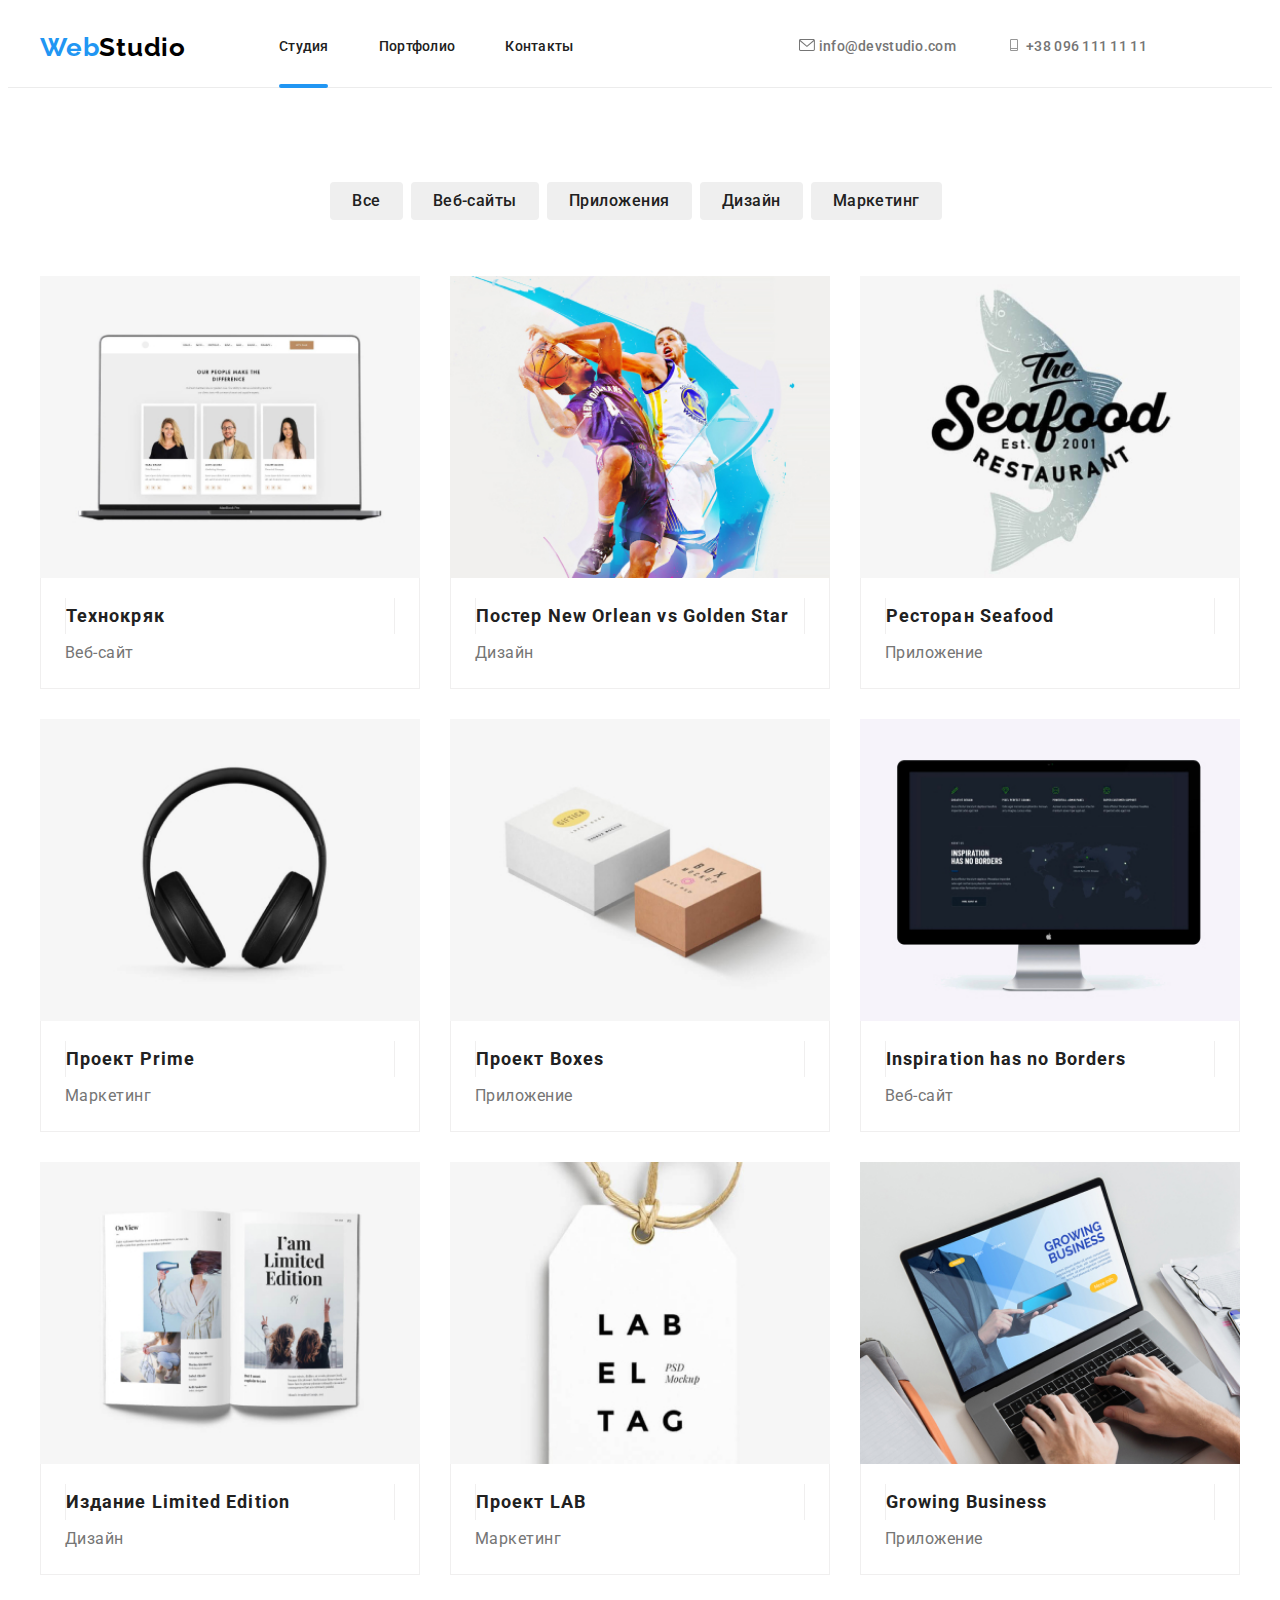
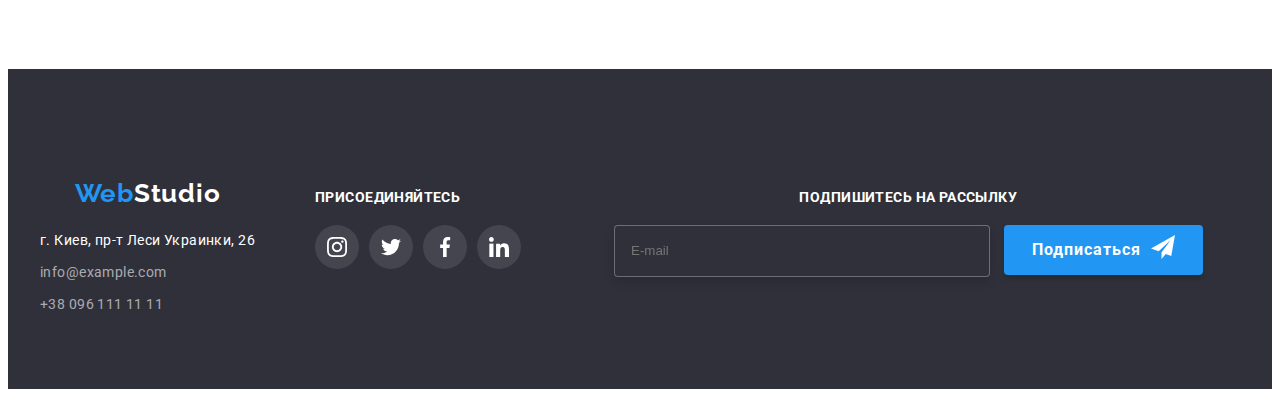
==== portfolio.html @ 2fb7924e "adaptive scss" ====
<!DOCTYPE html>
<html lang="ru">
  <head>
    <meta charset="UTF-8" />
    <meta http-equiv="X-UA-Compatible" content="IE=edge" />
    <meta name="viewport" content="width=device-width, initial-scale=1.0" />

    <link rel="preconnect" href="https://fonts.googleapis.com" />
    <link rel="preconnect" href="https://fonts.gstatic.com" crossorigin />
    <link
      href="https://fonts.googleapis.com/css2?family=Raleway:wght@700&family=Roboto:wght@100;300;400;500;700;900&display=swap"
      rel="stylesheet"
    />
    <link
      rel="stylesheet"
      href="https://cdnjs.cloudflare.com/ajax/libs/modern-normalize/1.1.0/modern-normalize.min.css"
      integrity="sha512-wpPYUAdjBVSE4KJnH1VR1HeZfpl1ub8YT/NKx4PuQ5NmX2tKuGu6U/JRp5y+Y8XG2tV+wKQpNHVUX03MfMFn9Q=="
      crossorigin="anonymous"
      referrerpolicy="no-referrer"
    />

    <link rel="stylesheet" href="./css/styles.css" />
    <link rel="stylesheet" href="./css/main.css" />
    <title class="portfolio-title">Portfolio</title>
  </head>
  <body>
    <header class="header">
      <div class="container">
        <a href="./index.html" class="logo-main"
          >Web<span class="logo-blue">Studio</span></a
        >
        <button type="button" class="mob__header-button">
          <svg class="" width="40" , height="40">
            <use href="./images/symbol-defs.svg#icon-menu_40px"></use>
          </svg>
        </button>
        <nav class="nav">
          <ul class="menu-list">
            <li class="menu-list__item list">
              <div class="menu-list__text-after">
                <a class="menu-list__text" href="./index.html">Студия</a>
              </div>
            </li>
            <li class="menu-list__item list">
              <a class="menu-list__text" href="./portfolio.html">Портфолио</a>
            </li>
            <li class="menu-list__item list">
              <a class="menu-list__text" href="">Контакты</a>
            </li>
          </ul>
        </nav>

        <div class="header__contacts">
          <a class="mail" href="emailto:info@devstudio.com">
            <svg class="icon" width="16" , height="12">
              <use href="./images/symbol-defs.svg#icon-envelope-hover"></use>
            </svg>
            info@devstudio.com</a
          >
          <a class="phone" href="tel:+380961111111">
            <svg class="icon" width="16" , height="12">
              <use href="./images/symbol-defs.svg#icon-tel"></use>
            </svg>
            +38 096 111 11 11</a
          >
        </div>
      </div>

      <!-- mobile-menu-section -->
      <div class="mob__menu is-hidden">
        <div class="container">
          <button type="button" class="mob__button">
            <svg class="mob__icon" width="18" , height="18">
              <use href="./images/symbol-defs.svg#icon-x"></use>
            </svg>
          </button>
          <ul class="mob__list">
            <li class="mob__list-item list">
              <a class="mob__list-text" href="./index.html">Студия</a>
            </li>
            <li class="mob__list-item list">
              <a class="mob__list-text" href="./portfolio.html">Портфолио</a>
            </li>
            <li class="mob__list-item list">
              <a class="mob__list-text" href="">Контакты</a>
            </li>
          </ul>
          <a class="mob__phone" href="tel:+380961111111">+38 096 111 11 11</a>
          <a class="mob__mail" href="emailto:info@devstudio.com">
            info@devstudio.com</a
          >
          <div class="mob-soc">
            <ul class="mob__soc--list list">
              <li class="mob__soc--item">
                <a class="mob__soc--link link" href=""> Instagram </a>
              </li>
              <li class="mob__soc--item">
                <a class="mob__soc--link" href=""> Twitter </a>
              </li>
              <li class="mob__soc--item">
                <a class="mob__soc--link" href=""> Facebook </a>
              </li>
              <li class="mob__soc--item">
                <a class="mob__soc--link" href=""> LinkedIn </a>
              </li>
            </ul>
          </div>
        </div>
      </div>
    </header>
    <main class="portfolio-main">
      <h1 class="portfolio-header">Портфолио</h1>
      <section class="portfolio-rubrication">
        <div class="container">
          <ul class="portfolio-rubrication-list">
            <li class="portfolio-rubrication-item list">
              <button type="button" class="portfolio-rubrication-button">
                Все
              </button>
            </li>
            <li class="portfolio-rubrication-item list">
              <button type="button" class="portfolio-rubrication-button">
                Веб-сайты
              </button>
            </li>
            <li class="portfolio-rubrication-item list">
              <button type="button" class="portfolio-rubrication-button">
                Приложения
              </button>
            </li>
            <li class="portfolio-rubrication-item list">
              <button type="button" class="portfolio-rubrication-button">
                Дизайн
              </button>
            </li>
            <li class="portfolio-rubrication-item list">
              <button
                type="button"
                class="portfolio-rubrication-button"
                href=""
              >
                Маркетинг
              </button>
            </li>
          </ul>
          <ul class="portfolio-projects-list">
            <li class="portfolio-projects-item list">
              <div class="portfolio-text-wrap">
                <picture>
                  <source
                    srcset="
                      ./images/notebook-dt.jpg  1x,
                      ./images/notebook-dt2.jpg 2x
                    "
                    media="(min-width:1200px)"
                  />
                  <source
                    srcset="
                      ./images/notebook-tab.jpg  1x,
                      ./images/notebook-tab2.jpg 2x
                    "
                    media="(min-width:768px)"
                  />
                  <source
                    srcset="
                      ./images/notebook-mob.jpg  1x,
                      ./images/notebook-mob2.jpg 2x
                    "
                    media="(min-width:480px)"
                  />
                  <img
                    class="team__img"
                    src="./images/notebook.jpg"
                    alt="ноутбук"
                  />
                </picture>
                <p class="project-top-text">
                  Ресурс предлагает комплексные предложения с разным уровнем
                  функционала и сервисов. Все это позволит посетителю получить
                  исчерпывающие сведения о компании или частном лице.
                </p>
              </div>
              <div class="portfolio-projetcs-block">
                <h2 class="portfolio-projects-name">Технокряк</h2>
                <p class="portfolio-projects-text">Веб-сайт</p>
              </div>
            </li>
            <li class="portfolio-projects-item list">
              <div class="portfolio-text-wrap">
                <picture>
                  <source
                    srcset="
                      ./images/basketball-dt.jpg  1x,
                      ./images/basketball-dt2.jpg 2x
                    "
                    media="(min-width:1200px)"
                  />
                  <source
                    srcset="
                      ./images/basketball-tab.jpg  1x,
                      ./images/basketball-tab2.jpg 2x
                    "
                    media="(min-width:768px)"
                  />
                  <source
                    srcset="
                      ./images/basketball-mob.jpg  1x,
                      ./images/basketball-mob2.jpg 2x
                    "
                    media="(min-width:480px)"
                  />
                  <img
                    class="team__img"
                    src="./images/basketball.jpg"
                    alt="баскетболл"
                  />
                </picture>
                <p class="project-top-text">
                  Ресурс предлагает комплексные предложения с разным уровнем
                  функционала и сервисов. Все это позволит посетителю получить
                  исчерпывающие сведения о компании или частном лице.
                </p>
              </div>
              <div class="portfolio-projetcs-block">
                <h2 class="portfolio-projects-name">
                  Постер New Orlean vs Golden Star
                </h2>
                <p class="portfolio-projects-text">Дизайн</p>
              </div>
            </li>

            <li class="portfolio-projects-item list">
              <div class="portfolio-text-wrap">
                <picture>
                  <source
                    srcset="
                      ./images/seafood-dt.jpg  1x,
                      ./images/seafood-dt2.jpg 2x
                    "
                    media="(min-width:1200px)"
                  />
                  <source
                    srcset="
                      ./images/seafood-tab.jpg  1x,
                      ./images/seafood-tab2.jpg 2x
                    "
                    media="(min-width:768px)"
                  />
                  <source
                    srcset="./images/seafood-mob.jpg 1x, ./seafood-mob2.jpg 2x"
                    media="(min-width:480px)"
                  />
                  <img
                    class="team__img"
                    src="./images/seafood.jpg"
                    alt="логотип"
                  />
                </picture>
                <p class="project-top-text">
                  Ресурс предлагает комплексные предложения с разным уровнем
                  функционала и сервисов. Все это позволит посетителю получить
                  исчерпывающие сведения о компании или частном лице.
                </p>
              </div>
              <div class="portfolio-projetcs-block">
                <h2 class="portfolio-projects-name">Ресторан Seafood</h2>
                <p class="portfolio-projects-text">Приложение</p>
              </div>
            </li>

            <li class="portfolio-projects-item list">
              <div class="portfolio-text-wrap">
                <picture>
                  <source
                    srcset="
                      ./images/headphones-dt.jpg  1x,
                      ./images/headphones-dt2.jpg 2x
                    "
                    media="(min-width:1200px)"
                  />
                  <source
                    srcset="
                      ./images/headphones-tab.jpg  1x,
                      ./images/headphones-tab2.jpg 2x
                    "
                    media="(min-width:768px)"
                  />
                  <source
                    srcset="
                      ./images/headphones-mob.jpg 1x,
                      ./headphones-mob2.jpg       2x
                    "
                    media="(min-width:480px)"
                  />
                  <img
                    class="team__img"
                    src="./images/headphones.jpg"
                    alt="наушники"
                  />
                </picture>
                <p class="project-top-text">
                  Ресурс предлагает комплексные предложения с разным уровнем
                  функционала и сервисов. Все это позволит посетителю получить
                  исчерпывающие сведения о компании или частном лице.
                </p>
              </div>
              <div class="portfolio-projetcs-block">
                <h2 class="portfolio-projects-name">Проект Prime</h2>
                <p class="portfolio-projects-text">Маркетинг</p>
              </div>
            </li>

            <li class="portfolio-projects-item list">
              <div class="portfolio-text-wrap">
                <picture>
                  <source
                    srcset="./images/boxes-dt.jpg 1x, ./images/boxes-dt2.jpg 2x"
                    media="(min-width:1200px)"
                  />
                  <source
                    srcset="
                      ./images/boxes-tab.jpg  1x,
                      ./images/boxes-tab2.jpg 2x
                    "
                    media="(min-width:768px)"
                  />
                  <source
                    srcset="./images/boxes-mob.jpg 1x, ./boxes-mob2.jpg 2x"
                    media="(min-width:480px)"
                  />
                  <img
                    class="team__img"
                    src="./images/boxes.jpg"
                    alt="коробки"
                  />
                </picture>
                <p class="project-top-text">
                  Ресурс предлагает комплексные предложения с разным уровнем
                  функционала и сервисов. Все это позволит посетителю получить
                  исчерпывающие сведения о компании или частном лице.
                </p>
              </div>
              <div class="portfolio-projetcs-block">
                <h2 class="portfolio-projects-name">Проект Boxes</h2>
                <p class="portfolio-projects-text">Приложение</p>
              </div>
            </li>

            <li class="portfolio-projects-item list">
              <div class="portfolio-text-wrap">
                <picture>
                  <source
                    srcset="./images/imac-dt.jpg 1x, ./images/imac-dt2.jpg 2x"
                    media="(min-width:1200px)"
                  />
                  <source
                    srcset="./images/imac-tab.jpg 1x, ./images/imac-tab2.jpg 2x"
                    media="(min-width:768px)"
                  />
                  <source
                    srcset="./images/imac-mob.jpg 1x, ./imac-mob2.jpg 2x"
                    media="(min-width:480px)"
                  />
                  <img
                    class="team__img"
                    src="./images/imac.jpg"
                    alt="компьютер"
                  />
                </picture>
                <p class="project-top-text">
                  Ресурс предлагает комплексные предложения с разным уровнем
                  функционала и сервисов. Все это позволит посетителю получить
                  исчерпывающие сведения о компании или частном лице.
                </p>
              </div>
              <div class="portfolio-projetcs-block">
                <h2 class="portfolio-projects-name">
                  Inspiration has no Borders
                </h2>
                <p class="portfolio-projects-text">Веб-сайт</p>
              </div>
            </li>

            <li class="portfolio-projects-item list">
              <div class="portfolio-text-wrap">
                <picture>
                  <source
                    srcset="
                      ./images/glossy-dt.jpg  1x,
                      ./images/glossy-dt2.jpg 2x
                    "
                    media="(min-width:1200px)"
                  />
                  <source
                    srcset="
                      ./images/glossy-tab.jpg  1x,
                      ./images/glossy-tab2.jpg 2x
                    "
                    media="(min-width:768px)"
                  />
                  <source
                    srcset="./images/glossy-mob.jpg 1x, ./glossy-mob2.jpg 2x"
                    media="(min-width:480px)"
                  />
                  <img
                    class="team__img"
                    src="./images/glossy.jpg"
                    alt="журнал"
                  />
                </picture>
                <p class="project-top-text">
                  Ресурс предлагает комплексные предложения с разным уровнем
                  функционала и сервисов. Все это позволит посетителю получить
                  исчерпывающие сведения о компании или частном лице.
                </p>
              </div>
              <div class="portfolio-projetcs-block">
                <h2 class="portfolio-projects-name">Издание Limited Edition</h2>
                <p class="portfolio-projects-text">Дизайн</p>
              </div>
            </li>

            <li class="portfolio-projects-item list">
              <div class="portfolio-text-wrap">
                <picture>
                  <source
                    srcset="./images/lbltg-dt.jpg 1x, ./images/lbltg-dt2.jpg 2x"
                    media="(min-width:1200px)"
                  />
                  <source
                    srcset="
                      ./images/lbltg-tab.jpg  1x,
                      ./images/lbltg-tab2.jpg 2x
                    "
                    media="(min-width:768px)"
                  />
                  <source
                    srcset="./images/lbltg-mob.jpg 1x, ./lbltg-mob2.jpg 2x"
                    media="(min-width:480px)"
                  />
                  <img class="team__img" src="./images/lbltg.jpg" alt="бирка" />
                </picture>
                <p class="project-top-text">
                  Ресурс предлагает комплексные предложения с разным уровнем
                  функционала и сервисов. Все это позволит посетителю получить
                  исчерпывающие сведения о компании или частном лице.
                </p>
              </div>
              <div class="portfolio-projetcs-block">
                <h2 class="portfolio-projects-name">Проект LAB</h2>
                <p class="portfolio-projects-text">Маркетинг</p>
              </div>
            </li>

            <li class="portfolio-projects-item list">
              <div class="portfolio-text-wrap">
                <picture>
                  <source
                    srcset="./images/hands-dt.jpg 1x, ./images/hands-dt2.jpg 2x"
                    media="(min-width:1200px)"
                  />
                  <source
                    srcset="
                      ./images/hands-tab.jpg  1x,
                      ./images/hands-tab2.jpg 2x
                    "
                    media="(min-width:768px)"
                  />
                  <source
                    srcset="./images/hands-mob.jpg 1x, ./hands-mob2.jpg 2x"
                    media="(min-width:480px)"
                  />
                  <img
                    class="team__img"
                    src="./images/hands.jpg"
                    alt="машинопись"
                  />
                </picture>
                <p class="project-top-text">
                  Ресурс предлагает комплексные предложения с разным уровнем
                  функционала и сервисов. Все это позволит посетителю получить
                  исчерпывающие сведения о компании или частном лице.
                </p>
              </div>
              <div class="portfolio-projetcs-block">
                <h2 class="portfolio-projects-name">Growing Business</h2>
                <p class="portfolio-projects-text">Приложение</p>
              </div>
            </li>
          </ul>
        </div>
      </section>
    </main>
    <footer class="footer">
      <div class="container">
        <div class="address__soc">
          <section class="left-side">
            <address class="adress">
              <a href="/index.html" class="logo-footer"
                >Web<span class="logo-white">Studio</span></a
              >
              <ul class="footer-list">
                <li class="footer-item list">
                  <a
                    class="footer-map"
                    href="https://bit.ly/3pXMvUd"
                    target="blank"
                    rel="noopener noreferrer"
                    >г. Киев, пр-т Леси Украинки, 26
                  </a>
                </li>
                <li class="footer-item list">
                  <a class="footer-item link" href="mailto:info@devstudio.com"
                    >info@example.com</a
                  >
                </li>
                <li class="footer-item list">
                  <a class="footer-item link" href="tel:+380961111111"
                    >+38 096 111 11 11</a
                  >
                </li>
              </ul>
            </address>
          </section>
          <section class="right-side">
            <h3 class="footer-header">присоединяйтесь</h3>
            <ul class="footer-soc-list">
              <li class="footer-soc-item list">
                <a class="footer-soc-link" href=""
                  ><svg class="footer-soc-icon" width="20" , height="20">
                    <use href="./images/symbol-defs.svg#icon-instagram-2"></use>
                  </svg>
                </a>
              </li>
              <li class="footer-soc-item list">
                <a class="footer-soc-link" href=""
                  ><svg class="footer-soc-icon" width="20" , height="20">
                    <use href="./images/symbol-defs.svg#icon-twitter"></use>
                  </svg>
                </a>
              </li>
              <li class="footer-soc-item list">
                <a class="footer-soc-link" href="">
                  <svg class="footer-soc-icon" width="20" , height="20">
                    <use href="./images/symbol-defs.svg#icon-facebook"></use>
                  </svg>
                </a>
              </li>
              <li class="footer-soc-item list">
                <a class="footer-soc-link" href=""
                  ><svg class="footer-soc-icon" width="20" , height="20">
                    <use href="./images/symbol-defs.svg#icon-linkedin-1"></use>
                  </svg>
                </a>
              </li>
            </ul>
          </section>
        </div>
        <section class="footer__form">
          <div class="footer-form-content">
            <h3 class="footer-send-header">Подпишитесь на рассылку</h3>

            <form class="form-block">
              <input
                type="email"
                name="user-email"
                class="footer-input"
                placeholder="E-mail"
              />
              <button type="submit" class="submit-mail">
                <span class="button-content"
                  >Подписаться<svg
                    class="icon-send-footer"
                    width="24"
                    ,
                    height="24"
                  >
                    <use href="./images/symbol-defs.svg#icon-icon-send"></use>
                  </svg>
                </span>
              </button>
            </form>
          </div>
        </section>
      </div>
    </footer>
    <!-- <script src="./js/modal.js"></script> -->
    <script src="./js/mob__menu.js"></script>
  </body>
</html>
---- css/main.css ----
a {
  text-decoration: none;
}

.list {
  font-family: "Roboto";
  font-style: normal;
  list-style: none;
  border: none;
}

.noway {
  border: #000000;
}

p,
h1,
h2,
h3 {
  margin: 0;
}

ul {
  padding-left: 0;
  margin: 0;
}

.button {
  cursor: pointer;
}

.portfolio-title {
  position: absolute;
  white-space: nowrap;
  width: 1px;
  height: 1px;
  overflow: hidden;
  border: 0;
  padding: 0;
}

body {
  font-family: "Roboto", "Raleway";
  background-color: rgb(255, 255, 255);
}

.container {
  max-width: 100%;
  padding-left: 15px;
  padding-right: 15px;
  margin: 0 auto;
}
@media screen and (min-width: 480px) {
  .container {
    max-width: 480px;
  }
}
@media screen and (min-width: 768px) {
  .container {
    max-width: 768px;
  }
}
@media screen and (min-width: 1200px) {
  .container {
    max-width: 1200px;
  }
}

:root {
  --header-color: #000000;
  --padding-often: 94px;
  --blueone: #2196f3;
  --whiteone: #ffffff;
  --main-font: font;
}

.logo-blue {
  color: var(--header-color);
}

.header {
  background-color: var(--whiteone);
  border-bottom: 1px solid #ececec;
  padding-top: 7px;
  padding-bottom: 7px;
}
@media screen and (min-width: 768px) and (max-width: 1199px) {
  .header {
    padding-top: 24px;
    padding-bottom: 24px;
  }
}
@media screen and (min-width: 1200px) {
  .header {
    padding-top: 24px;
    padding-bottom: 24px;
  }
}
.header .container {
  display: flex;
  align-items: center;
}

.mob__header-button {
  border: none;
  background-color: #fff;
  margin-left: auto;
  transition-property: fill;
  transition-duration: 250ms;
  transition-timing-function: cubic-bezier(0.4, 0, 0.2, 1);
}
@media screen and (min-width: 768px) and (max-width: 1199px) {
  .mob__header-button {
    display: none;
  }
}
@media screen and (min-width: 1200px) {
  .mob__header-button {
    display: none;
  }
}
.mob__header-button:hover {
  fill: var(--blueone);
}
.mob__header-button:focus {
  fill: var(--blueone);
}

.logo-main {
  font-family: "Raleway";
  font-style: normal;
  font-weight: 700;
  font-size: 26px;
  line-height: 1.19;
  letter-spacing: 0.03em;
  margin-right: 93px;
  color: var(--blueone);
}
@media screen and (max-width: 768px) {
  .logo-main {
    margin-right: 0;
  }
}

.menu-list {
  display: flex;
  flex-direction: row;
}
.menu-list__text {
  font-weight: 500;
  font-size: 14px;
  line-height: 1.14;
  letter-spacing: 0.02em;
  color: #212121;
  margin-right: 50px;
  transition-property: color;
  transition-duration: 250ms;
  transition-timing-function: cubic-bezier(0.4, 0, 0.2, 1);
}
.menu-list:last-child {
  margin-right: 0;
}
@media screen and (max-width: 768px) {
  .menu-list {
    display: none;
  }
}
.menu-list__text:hover {
  color: var(--blueone);
}
.menu-list:last-child(3) {
  margin-right: 0px;
}
.menu-list__text:focus {
  color: var(--blueone);
  outline: none;
}
.menu-list__portfolio-after::after {
  content: "";
  width: 79px;
  height: 4px;
  background-color: var(--blueone);
  display: flex;
  border-radius: 2px;
  top: 29px;
  position: relative;
}
.menu-list__text-after::after {
  content: "";
  width: 49px;
  height: 4px;
  background-color: var(--blueone);
  display: flex;
  border-radius: 2px;
  top: 29px;
  position: relative;
}
@media screen and (min-width: 768px) and (max-width: 1199px) {
  .menu-list__text-after::after {
    top: 35px;
  }
}

.header__contacts {
  display: flex;
}
@media screen and (min-width: 768px) and (max-width: 1199px) {
  .header__contacts {
    flex-direction: column;
  }
}

.mail {
  font-weight: 500;
  font-size: 14px;
  line-height: 1.14;
  letter-spacing: 0.02em;
  color: #757575;
  fill: var(--blueone);
  transition-property: color, fill;
  transition-duration: 250ms;
  transition-timing-function: cubic-bezier(0.4, 0, 0.2, 1);
}
@media screen and (max-width: 768px) {
  .mail {
    display: none;
  }
}
@media screen and (min-width: 768px) and (max-width: 1199px) {
  .mail {
    margin-bottom: 10px;
  }
}
@media screen and (min-width: 1200px) {
  .mail {
    margin-right: 50px;
    margin-left: 175px;
  }
}
.mail:hover {
  color: var(--blueone);
}
.mail:focus {
  color: var(--blueone);
  outline: none;
}

.phone {
  font-weight: 500;
  font-size: 14px;
  line-height: 1.14;
  letter-spacing: 0.02em;
  text-decoration: none;
  color: #757575;
  fill: var(--blueone);
  transition-property: color, fill;
  transition-duration: 250ms;
  transition-timing-function: cubic-bezier(0.4, 0, 0.2, 1);
}
@media screen and (max-width: 768px) {
  .phone {
    display: none;
  }
}
@media screen and (min-width: 1200px) {
  .phone {
    margin-right: 50px;
  }
}
.phone:hover {
  color: var(--blueone);
}
.phone:focus {
  color: var(--blueone);
  outline: none;
}

.icon {
  fill: currentColor;
  margin-right: 1px;
}

.no-scroll {
  overflow: hidden;
}

.main-header {
  font-weight: 900;
  font-size: 26px;
  line-height: 1.62;
  text-align: center;
  letter-spacing: 0.06em;
  text-transform: uppercase;
  color: var(--whiteone);
  left: 0px;
  border-color: var(--whiteone);
  border-radius: 4px;
  max-width: 360px;
  margin: 0 auto;
  margin-bottom: 30px;
}
@media screen and (min-width: 768px) and (max-width: 1199px) {
  .main-header {
    max-width: 360px;
  }
}
@media screen and (min-width: 1200px) {
  .main-header {
    font-size: 44px;
    line-height: 1.36;
    top: 80px;
    max-width: 696px;
    margin-bottom: 30px;
  }
}

.main-section {
  background-image: linear-gradient(rgba(47, 48, 58, 0.4), rgba(47, 48, 58, 0.4)), url(../images/BG-hero-1x.jpg);
  background-repeat: no-repeat;
  background-position: center;
  background-size: auto;
  padding-top: 118px;
  padding-bottom: 118px;
}
@media (min-device-pixel-ratio: 2), (-webkit-min-device-pixel-ratio: 2), (min-resolution: 192dpi), (min-resolution: 2dppx) {
  .main-section {
    background-image: linear-gradient(rgba(47, 48, 58, 0.4), rgba(47, 48, 58, 0.4)), url(../images/BG-hero-2x.jpg);
  }
}
@media screen and (min-width: 768px) and (max-width: 1199px) {
  .main-section {
    width: 100%;
    background-repeat: no-repeat;
    background-position: center;
    background-size: auto;
    background-image: linear-gradient(rgba(47, 48, 58, 0.4), rgba(47, 48, 58, 0.4)), url(../images/BG-hero-tab-1x.jpg);
  }
}
@media screen and (min-width: 768px) and (max-width: 1199px) and (min-device-pixel-ratio: 2), screen and (min-width: 768px) and (max-width: 1199px) and (-webkit-min-device-pixel-ratio: 2), screen and (min-width: 768px) and (max-width: 1199px) and (min-resolution: 192dpi), screen and (min-width: 768px) and (max-width: 1199px) and (min-resolution: 2dppx) {
  .main-section {
    background-image: linear-gradient(rgba(47, 48, 58, 0.4), rgba(47, 48, 58, 0.4)), url(../images/BG-hero-tab-2x.jpg);
  }
}
@media screen and (min-width: 1200px) {
  .main-section {
    display: flex;
    background: #c4c4c4;
    background-image: linear-gradient(rgba(47, 48, 58, 0.4), rgba(47, 48, 58, 0.4)), url(../images/BG-hero.jpg);
    background-repeat: no-repeat;
    background-position: center;
    background-size: auto;
    padding-top: 200px;
    padding-bottom: 200px;
  }
}
@media screen and (min-width: 1200px) and (min-device-pixel-ratio: 2), screen and (min-width: 1200px) and (-webkit-min-device-pixel-ratio: 2), screen and (min-width: 1200px) and (min-resolution: 192dpi), screen and (min-width: 1200px) and (min-resolution: 2dppx) {
  .main-section {
    background-image: linear-gradient(rgba(47, 48, 58, 0.4), rgba(47, 48, 58, 0.4)), url(../images/BG-hero2x.jpg);
  }
}

.main-header-button {
  display: block;
  font-family: inherit;
  font-weight: 700;
  font-size: 16px;
  line-height: 1.87;
  align-items: center;
  text-align: center;
  letter-spacing: 0.06em;
  color: var(--whiteone);
  min-width: 200px;
  height: 50px;
  margin: 0 auto;
  background: var(--blueone);
  box-shadow: 0px 1px 7px rgba(0, 0, 0, 0.15);
  border-radius: 4px;
  border: 0px;
}

.features {
  padding-top: 60px;
  padding-bottom: 60px;
}
@media screen and (min-width: 1200px) {
  .features {
    padding-bottom: var(--padding-often);
    padding-top: var(--padding-often);
  }
}
.features__items {
  margin-right: 30px;
  margin-bottom: 30px;
}
@media screen and (max-width: 767px) {
  .features__items {
    display: flex;
    flex-direction: column;
    align-items: center;
  }
}
@media screen and (min-width: 768px) and (max-width: 1199px) {
  .features__items {
    display: flex;
    flex-direction: column;
    width: calc(50% - 30px);
  }
}
.features__card {
  margin-bottom: 30px;
}
@media screen and (min-width: 1200px) {
  .features__card {
    align-items: center;
  }
}
.features__icon {
  width: 100%;
  height: 120px;
  padding: 25px 75px;
  border-radius: 4px;
  background-color: #f5f4fa;
}
@media screen and (min-width: 1200px) {
  .features__icon {
    display: flex;
    align-items: center;
    width: 270px;
    padding: 25px 100px;
  }
}
.features__items:nth-child(even) {
  margin-right: 0px;
}
.features__header {
  font-weight: 700;
  font-size: 14px;
  line-height: 1.14;
  letter-spacing: 0.03em;
  text-transform: uppercase;
  color: #212121;
  margin-bottom: 10px;
}
.features__text {
  font-weight: 400;
  font-size: 14px;
  line-height: 1.71;
  letter-spacing: 0.03em;
  color: #757575;
}
@media screen and (min-width: 1200px) {
  .features__text {
    max-width: 270px;
  }
}
.features__list {
  margin-bottom: -30px;
}
@media screen and (min-width: 768px) and (max-width: 1199px) {
  .features__list {
    display: flex;
    flex-wrap: wrap;
    margin-right: -30px;
  }
}
@media screen and (min-width: 1200px) {
  .features__list {
    display: flex;
  }
}

.can-do__header {
  font-weight: 700;
  font-size: 36px;
  line-height: 1.16;
  text-align: center;
  letter-spacing: 0.03em;
  margin-bottom: 50px;
}

.can-do__list {
  display: flex;
  flex-direction: row;
  justify-content: space-between;
}

.a .can-do__img {
  border: 0px;
}

.section-can-do {
  display: none;
  padding-bottom: var(--padding-often);
}
@media screen and (min-width: 1200px) {
  .section-can-do {
    display: block;
    padding-bottom: var(--padding-often);
    padding-top: var(--padding-often);
  }
}

.can-do__text {
  font-family: "Roboto";
  font-style: Bold;
  font-weight: 700;
  font-size: 14px;
  line-height: 1.14;
  letter-spacing: 0.03em;
  color: var(--whiteone);
  padding: 27px 82px;
  text-transform: uppercase;
}

.can-do__img {
  position: relative;
}

.can-do__bg {
  background: rgba(47, 48, 58, 0.8);
  position: absolute;
  min-width: 370px;
  bottom: 3px;
}

.team {
  padding-top: 60px;
  padding-bottom: 60px;
  background-color: #f5f4fa;
}
@media screen and (min-width: 1200px) {
  .team {
    padding-top: 94px;
    padding-bottom: 94px;
  }
}
.team__img {
  display: block;
  width: 100%;
  height: auto;
}
.team__header {
  display: flex;
  justify-content: center;
  font-weight: 700;
  font-size: 28px;
  line-height: 1.17;
  text-align: center;
  letter-spacing: 0.03em;
  margin-bottom: 30px;
}
@media screen and (min-width: 1200px) {
  .team__header {
    margin-bottom: 50px;
  }
}
@media screen and (min-width: 480px) and (max-width: 767) {
  .team__list {
    width: 100%;
  }
}
@media screen and (min-width: 768px) and (max-width: 1199px) {
  .team__list {
    display: flex;
    flex-wrap: wrap;
    margin-right: -30px;
  }
}
@media screen and (min-width: 1200px) {
  .team__list {
    display: flex;
  }
}
.team__item {
  background: var(--whiteone);
  box-shadow: 0px 1px 3px rgba(0, 0, 0, 0.12), 0px 1px 1px rgba(0, 0, 0, 0.14), 0px 2px 1px rgba(0, 0, 0, 0.2);
  border-radius: 0px 0px 4px 4px;
  width: 100%;
  height: 1.03;
  margin-bottom: 30px;
}
@media screen and (max-width: 767px) {
  .team__item {
    width: 100%;
  }
}
@media screen and (min-width: 768px) and (max-width: 1199px) {
  .team__item {
    width: calc(50% - 30px);
    margin-right: 30px;
    margin-bottom: 30px;
  }
}
@media screen and (min-width: 1200px) {
  .team__item {
    margin-right: 30px;
  }
}
@media screen and (min-width: 1200px) {
  .team__item:last-child {
    margin-right: 0px;
  }
}
.team__names {
  font-weight: 500;
  font-size: 16px;
  line-height: 1.19;
  text-align: center;
  letter-spacing: 0.03em;
  color: #212121;
  margin-bottom: 10px;
}
.team__skill {
  font-weight: 400;
  font-size: 16px;
  line-height: 1.19;
  text-align: center;
  letter-spacing: 0.03em;
  color: #757575;
  margin-bottom: 16px;
}
.team__block {
  padding-top: 30px;
  padding-bottom: 30px;
  box-shadow: 0px 1px 3px rgba(0, 0, 0, 0.12), 0px 1px 1px rgba(0, 0, 0, 0.14), 0px 2px 1px rgba(0, 0, 0, 0);
  border-radius: 0px 0px 4px 4px;
  background-color: var(--whiteone);
}
.team__soc--list {
  display: flex;
  justify-content: center;
}
.team__soc--link {
  width: 44px;
  height: 44px;
  background-color: var(--whiteone);
  border-radius: 50%;
  display: flex;
  align-items: center;
  justify-content: center;
  fill: var(--blueone);
  transition-property: fill, background-color;
  transition-duration: 250ms;
  transition-timing-function: cubic-bezier(0.4, 0, 0.2, 1);
}
.team__soc--item {
  margin-right: 10px;
}
.team__soc--icon {
  fill: #afb1b8;
  transition-property: fill;
  transition-duration: 250ms;
  transition-timing-function: cubic-bezier(0.4, 0, 0.2, 1);
}
.team__soc--icon:hover {
  fill: var(--whiteone);
}
.team__soc--icon:focus {
  background-color: #757575;
  outline: none;
  transition-duration: 250ms;
  transition-timing-function: cubic-bezier(0.4, 0, 0.2, 1);
}
.team__soc--link:hover {
  background-color: var(--blueone);
}
.team__soc--link:hover .team__soc--icon {
  fill: #fdfeff;
}
.team__soc--link:focus .team__soc--icon {
  background-color: var(--blueone);
  fill: var(--whiteone);
  outline: none;
  transition-duration: 250ms;
  transition-timing-function: cubic-bezier(0.4, 0, 0.2, 1);
}
.team__soc--link:focus {
  background-color: var(--blueone);
  outline: none;
  transition-duration: 250ms;
  transition-timing-function: cubic-bezier(0.4, 0, 0.2, 1);
}

.clients {
  padding-bottom: 60px;
  padding-top: 60px;
}
@media screen and (min-width: 1200px) {
  .clients {
    padding-bottom: var(--padding-often);
    padding-top: var(--padding-often);
  }
}

.clients__list {
  display: flex;
  justify-content: center;
  align-items: center;
  margin-left: -30px;
}
@media screen and (max-width: 767px) {
  .clients__list {
    display: flex;
    flex-wrap: wrap;
  }
}
@media screen and (min-width: 768px) and (max-width: 1199px) {
  .clients__list {
    display: flex;
    flex-wrap: wrap;
  }
}
@media screen and (min-width: 1200px) {
  .clients__list {
    max-width: 1200px;
  }
}

.clients__link {
  display: flex;
  width: 100%;
  height: 92px;
  border: 1px solid #afb1b8;
  box-sizing: border-box;
  border-radius: 4px;
  fill: #afb1b8;
  transition-property: border, fill, background-color;
  transition-duration: 250ms;
  transition-timing-function: cubic-bezier(0.4, 0, 0.2, 1);
}

.clients__item {
  width: calc(16.6666666667% - 30px);
  margin-left: 30px;
}
@media screen and (max-width: 767px) {
  .clients__item {
    width: calc(50% - 30px);
    margin-left: 30px;
    margin-bottom: 30px;
  }
}
@media screen and (min-width: 768px) and (max-width: 1199px) {
  .clients__item {
    width: calc(33.3333333333% - 30px);
    margin-bottom: 30px;
  }
}
.clients__icon {
  width: 100%;
  margin: 16px 32px;
}

.clients__link:hover {
  border: 1px solid var(--blueone);
  fill: var(--blueone);
}

.clients__link:focus {
  background-color: var(--whiteone);
  fill: var(--blueone);
  outline: none;
  border: 1px solid var(--blueone);
}

.logo-white {
  color: var(--whiteone);
}

.footer {
  background: #2f303a;
  padding-top: 60px;
}

.footer-map {
  font-weight: 400;
  font-size: 14px;
  line-height: 1.71;
  letter-spacing: 0.03em;
  color: rgb(255, 255, 255);
}

.link {
  font-weight: 400;
  font-size: 14px;
  line-height: 1.71;
  letter-spacing: 0.03em;
  color: rgba(255, 255, 255, 0.6);
  text-decoration: none;
  font-style: normal;
}

.footer-item {
  text-align: center;
  margin-top: 8px;
}
@media screen and (min-width: 768px) and (max-width: 1199px) {
  .footer-item {
    text-align: start;
  }
}
@media screen and (min-width: 1200px) {
  .footer-item {
    text-align: start;
  }
}
.footer-item:first-child {
  margin-top: 0;
}

.footer-list {
  margin-top: 20px;
}

.footer-item:last-child {
  margin-bottom: 0;
}

.footer {
  text-align: center;
  padding-bottom: 60px;
}

.footer-header {
  text-align: center;
  font-family: "Roboto";
  font-style: bold;
  font-weight: 700;
  font-size: 14px;
  line-height: 16px;
  letter-spacing: 0.03em;
  text-transform: uppercase;
  color: var(--whiteone);
  padding-bottom: 20px;
  margin-top: 60px;
}
@media screen and (min-width: 768px) and (max-width: 1199px) {
  .footer-header {
    text-align: start;
  }
}
@media screen and (min-width: 1200px) {
  .footer-header {
    text-align: start;
  }
}

.logo-footer {
  font-family: "Raleway";
  font-style: normal;
  font-weight: 700;
  font-size: 26px;
  line-height: 1.19;
  letter-spacing: 0.03em;
  color: var(--blueone);
}

@media screen and (min-width: 1200px) {
  .footer .container {
    display: flex;
    align-items: baseline;
  }
}

@media screen and (min-width: 768px) and (max-width: 1199px) {
  .address__soc {
    display: flex;
    align-items: baseline;
    justify-content: center;
  }
}
@media screen and (min-width: 1200px) {
  .address__soc {
    display: flex;
    align-items: baseline;
  }
}

.left-side {
  display: flex;
  justify-content: center;
}

.right-side {
  display: flex;
  flex-direction: column;
  justify-content: center;
}
@media screen and (min-width: 768px) and (max-width: 1199px) {
  .right-side {
    margin-left: 60px;
  }
}
@media screen and (min-width: 1200px) {
  .right-side {
    margin-left: 60px;
  }
}

.footer-soc-list {
  display: flex;
  justify-content: center;
  margin-bottom: 60px;
}

.footer-soc-item:last-child {
  margin-right: 0;
}

.footer-soc-link {
  width: 44px;
  height: 44px;
  background-color: rgba(255, 255, 255, 0.1);
  border-radius: 50%;
  display: flex;
  align-items: center;
  justify-content: center;
  transition-property: border, fill, background-color;
  transition-duration: 250ms;
  transition-timing-function: cubic-bezier(0.4, 0, 0.2, 1);
}

.footer-soc-item {
  margin-right: 10px;
}

.footer-soc-icon {
  fill: var(--whiteone);
  transition-property: fill;
  transition-duration: 250ms;
  transition-timing-function: cubic-bezier(0.4, 0, 0.2, 1);
}

.footer-soc-icon:hover {
  fill: var(--whiteone);
}

.footer-soc-link:focus {
  background-color: var(--blueone);
  outline: none;
  transition-duration: 250ms;
  transition-timing-function: cubic-bezier(0.4, 0, 0.2, 1);
}

.footer-soc-link:hover {
  background-color: var(--blueone);
}

.footer-soc-link:hover .footer-soc-icon {
  fill: #fdfeff;
}

.footer-input {
  background-color: #2f303a;
  border: 1px solid rgba(255, 255, 255, 0.3);
  filter: drop-shadow(0px 4px 4px rgba(0, 0, 0, 0.15));
  border-radius: 4px;
  color: rgba(255, 255, 255, 0.6);
  width: 100%;
  height: 50px;
  padding: 0px 0px 0px 16px;
  outline: none;
  margin-bottom: 20px;
}
@media screen and (min-width: 768px) and (max-width: 1199px) {
  .footer-input {
    margin-bottom: 20px;
    width: 450px;
  }
}
@media screen and (min-width: 1200px) {
  .footer-input {
    width: 358px;
  }
}

.footer-input:focus {
  border-color: var(--blueone);
  transition-property: border, fill, background-color, box-shadow;
  transition-duration: 250ms;
  transition-timing-function: cubic-bezier(0.4, 0, 0.2, 1);
}

.footer-input:hover {
  border-color: var(--blueone);
  transition-property: border, fill, background-color, box-shadow;
  transition-duration: 250ms;
  transition-timing-function: cubic-bezier(0.4, 0, 0.2, 1);
}

@media screen and (min-width: 768px) and (max-width: 1199px) {
  .footer-form-content {
    margin: 0 auto;
  }
}
@media screen and (min-width: 1200px) {
  .footer-form-content {
    margin-left: 93px;
  }
}

@media screen and (min-width: 768px) and (max-width: 1199px) {
  .form-block {
    display: flex;
    flex-direction: column;
    align-items: center;
  }
}
.submit-mail {
  background: var(--blueone);
  box-shadow: 0px 4px 4px rgba(0, 0, 0, 0.15);
  border-radius: 4px;
  border: none;
  padding: 10px 28px;
  fill: var(--whiteone);
  margin-left: 10px;
  position: relative;
  font-family: "Roboto";
  font-style: bold;
  font-weight: 700;
  font-size: 16px;
  line-height: 1.88;
  letter-spacing: 0.06em;
  color: var(--whiteone);
  cursor: pointer;
}
@media screen and (min-width: 768px) and (max-width: 1199px) {
  .submit-mail {
    margin: 0 auto;
  }
}

.submit-mail:hover {
  border-color: var(--whiteone);
  border: -1px solid grey;
  box-sizing: border-box;
  transition-property: border-color, fill, background-color, box-shadow;
  transition-duration: 250ms;
  transition-timing-function: cubic-bezier(0.4, 0, 0.2, 1);
  cursor: pointer;
}

.submit-mail:focus {
  border-color: var(--whiteone);
  border: -1px solid grey;
  box-sizing: border-box;
  transition-property: border-color, fill, background-color, box-shadow;
  transition-duration: 250ms;
  transition-timing-function: cubic-bezier(0.4, 0, 0.2, 1);
}

.button-content {
  display: flex;
}

.icon-send-footer {
  margin-left: 10px;
}

.footer-send-header {
  font-family: "Roboto";
  font-weight: 700;
  font-size: 14px;
  line-height: 16px;
  letter-spacing: 0.03em;
  text-transform: uppercase;
  padding-bottom: 20px;
  color: var(--whiteone);
}
@media screen and (min-width: 768px) and (max-width: 1199px) {
  .footer-send-header {
    display: flex;
    justify-content: center;
  }
}

.portfolio-header {
  display: none;
}

.portfolio-rubrication {
  padding-top: 60px;
  padding-bottom: 60px;
}
@media screen and (min-width: 1200px) {
  .portfolio-rubrication {
    padding-top: var(--padding-often);
    padding-bottom: var(--padding-often);
  }
}

.portfolio-rubrication-button {
  font-family: "Roboto";
  font-weight: 500;
  font-size: 16px;
  line-height: 1.62;
  text-align: center;
  letter-spacing: 0.03em;
  color: #212121;
  border: var(--whiteone);
  border-radius: 4px;
  padding: 6px 22px;
  margin-bottom: 21px;
  transition-property: border, fill, box-shadow;
  transition-duration: 250ms;
  transition-timing-function: cubic-bezier(0.4, 0, 0.2, 1);
}
@media screen and (min-width: 768px) and (max-width: 1199px) {
  .portfolio-rubrication-button {
    margin-bottom: 0;
  }
}
@media screen and (min-width: 1200px) {
  .portfolio-rubrication-button {
    margin-bottom: 0;
  }
}

.portfolio-rubrication-button:hover {
  background: var(--blueone);
  color: var(--whiteone);
  box-shadow: 0px 3px 1px rgba(0, 0, 0, 0.1), 0px 1px 2px rgba(0, 0, 0, 0.08), 0px 2px 2px rgba(0, 0, 0, 0.12);
}

.portfolio-rubrication-item {
  margin-right: 8px;
}

.portfolio-rubrication-button:focus {
  background: var(--blueone);
  color: var(--whiteone);
  outline: none;
}

.portfolio-rubrication-list {
  display: flex;
  flex-direction: row;
  flex-wrap: wrap;
  margin-bottom: 46px;
}
@media screen and (min-width: 768px) and (max-width: 1199px) {
  .portfolio-rubrication-list {
    display: flex;
    flex-direction: row;
    justify-content: center;
    margin-bottom: 36px;
  }
}
@media screen and (min-width: 1200px) {
  .portfolio-rubrication-list {
    display: flex;
    flex-direction: row;
    justify-content: center;
    margin-bottom: 56px;
  }
}

.portfolio-projects-item {
  display: flex;
  flex-direction: column;
  margin-bottom: 30px;
  border: none;
  transition-property: border, fill, background-color, box-shadow;
  transition-duration: 250ms;
  transition-timing-function: cubic-bezier(0.4, 0, 0.2, 1);
}

.portfolio-projects-item:hover {
  box-shadow: 0px 1px 3px rgba(0, 0, 0, 0.12), 0px 1px 1px rgba(0, 0, 0, 0.14), 0px 2px 1px rgba(0, 0, 0, 0.2);
  border-radius: 0px 0px 4px 4px;
}

.portfolio-projects-img {
  width: 370px;
}

.portfolio-projects-name {
  font-weight: 700;
  font-size: 18px;
  line-height: 2;
  letter-spacing: 0.06em;
  color: #212121;
  border-left: 1px solid #f0efef;
  border-right: 1px solid #f0efef;
}

.portfolio-projects-text {
  font-weight: 400;
  font-size: 16px;
  line-height: 1.88;
  letter-spacing: 0.03em;
  color: #757575;
}

.portfolio-projects-list {
  display: flex;
  flex-wrap: wrap;
  margin-left: -30px;
}

.portfolio-projects-item {
  display: flex;
  flex-direction: column;
  margin: 0 auto;
}
@media screen and (min-width: 768px) and (max-width: 1199px) {
  .portfolio-projects-item {
    width: calc(50% - 30px);
    margin-left: 30px;
    margin-bottom: 30px;
  }
}
@media screen and (min-width: 1200px) {
  .portfolio-projects-item {
    width: calc(33.3333333333% - 30px);
    margin-left: 30px;
    margin-bottom: 30px;
  }
}

.portfolio-projects-item:last-child {
  margin-bottom: 0;
}

.portfolio-projects-name {
  margin-bottom: 4px;
}

.portfolio-projetcs-block {
  padding: 20px 24px;
  border-bottom: 1px solid #f0efef;
  border-left: 1px solid #f0efef;
  border-right: 1px solid #f0efef;
}

.portfolio-projects-item:nth-last-child(-n+3) {
  margin-bottom: 0;
}

.portfolio-projects-item:hover .project-top-text {
  transform: translateY(0%);
}

.portfolio-text-wrap {
  position: relative;
  overflow: hidden;
}

.project-top-text {
  background-color: rgba(33, 150, 243, 0.9);
  position: absolute;
  top: 0;
  height: 100%;
  font-family: "Roboto";
  font-style: normal;
  font-weight: 400;
  font-size: 18px;
  line-height: 1.56;
  padding: 63px 24px;
  letter-spacing: 0.03em;
  color: var(--whiteone);
  transform: translateY(100%);
  transition: transform 250ms cubic-bezier(0.4, 0, 0.2, 1);
}

.backdrop {
  width: 100%;
  height: 100%;
  background-color: rgba(0, 0, 0, 0.2);
  position: fixed;
  top: 0;
  transition: opacity 800ms, visibility 800ms, transform 10ms;
}

.backdrop.is-hidden .modal {
  transition: 1.9s cubic-bezier(0.17, 0.67, 0.83, 0.67);
  transform: translate(-50%, -50%) rotatex(180deg) rotateY(180deg) scale(0);
}

.modal {
  width: 450px;
  min-height: 609px;
  background-color: var(--whiteone);
  box-shadow: 0px 1px 3px rgba(0, 0, 0, 0.12), 0px 1px 1px rgba(0, 0, 0, 0.14), 0px 2px 1px rgba(0, 0, 0, 0.2);
  border-radius: 4px;
  position: absolute;
  top: 50%;
  left: 50%;
  transition: transform 250ms;
  transform: translate(-50%, -50%);
  padding: 40px;
}
@media screen and (min-width: 1200px) {
  .modal {
    width: 528px;
    min-height: 581px;
  }
}

.modal-button {
  border: 1px solid rgba(0, 0, 0, 0.1);
  border-radius: 50%;
  background-color: var(--whiteone);
  position: absolute;
  top: 8px;
  right: 8px;
  width: 30px;
  height: 30px;
}

.icon-modal:hover {
  fill: var(--blueone);
  cursor: pointer;
}

.icon-modal:focus {
  outline: none;
}

.modal-button:focus .icon-modal {
  fill: var(--blueone);
}

.modal-button:focus {
  outline: none;
}

.icon-modal {
  fill: #000000;
}

.is-hidden {
  opacity: 0;
  pointer-events: none;
  visibility: hidden;
}

.modal-title {
  font-family: "Roboto";
  font-style: Bold;
  font-weight: 700;
  font-size: 20px;
  line-height: 23px;
  text-align: center;
  letter-spacing: 0.03em;
  margin-bottom: 12px;
  color: #212121;
}

.modal-input {
  width: 100%;
  height: 40px;
  padding-left: 40px;
  border: 1px solid rgba(33, 33, 33, 0.2);
  border-radius: 4px;
  transition-duration: 250ms;
  transition-timing-function: cubic-bezier(0.4, 0, 0.2, 1);
  margin-bottom: 10px;
}

.modal-input:hover {
  cursor: pointer;
  border-color: var(--blueone);
}

.modal-input:focus {
  outline: none;
  border-color: var(--blueone);
}

.submit-button {
  font-family: "Roboto";
  font-style: Bold;
  font-weight: 700;
  font-size: 16px;
  line-height: 1.88;
  background-color: var(--blueone);
  border: none;
  letter-spacing: 0.06em;
  color: var(--whiteone);
  box-shadow: 0px 4px 4px rgba(0, 0, 0, 0.15);
  border-radius: 4px;
  outline: none;
  padding: 10px 55px;
  cursor: pointer;
  display: block;
  margin: 0 auto;
  margin-top: 30px;
}

.submit-button:hover {
  cursor: pointer;
  outline: auto;
}

.submit-button:focus {
  outline: auto;
}

.modal-input::placeholder {
  color: rgba(117, 117, 117, 0.5);
}

.modal-label {
  font-family: "Roboto";
  font-style: normal;
  font-weight: 400;
  font-size: 12px;
  line-height: 14px;
  letter-spacing: 0.01em;
  margin-bottom: 4px;
  color: #757575;
  display: block;
}

.modal-comment {
  width: 100%;
  height: 120px;
  border: 1px solid rgba(33, 33, 33, 0.2);
  border-radius: 4px;
  padding: 12px 16px;
  color: rgba(0, 0, 0, 0.5);
  resize: none;
  outline: none;
  transition-duration: 250ms;
  transition-timing-function: cubic-bezier(0.4, 0, 0.2, 1);
}

.modal-comment:hover {
  cursor: pointer;
  border-color: var(--blueone);
}

.modal-comment:focus {
  outline: none;
  border-color: var(--blueone);
}

.policy-label {
  font-family: "Roboto";
  font-style: normal;
  font-weight: 400;
  font-size: 12px;
  line-height: 1.16;
  letter-spacing: 0.03em;
  margin-right: 4px;
  color: #757575;
  cursor: pointer;
}
@media screen and (min-width: 1200px) {
  .policy-label {
    font-size: 14px;
    line-height: 0.58;
  }
}

.policy-ask {
  margin-top: 20px;
  display: flex;
  justify-content: center;
}

.policy-link {
  color: var(--blueone);
  text-decoration: underline;
  outline: none;
  font-size: 12px;
}
@media screen and (min-width: 1200px) {
  .policy-link {
    font-size: 14px;
  }
}

.policy-link:focus {
  border: 1px solid var(--blueone);
  border-radius: 2px;
}

.policy-checkbox.is-hidden .policy-ask {
  opacity: 0;
}

.custom-checkbox + label {
  display: inline-flex;
  align-items: center;
  user-select: none;
}

.custom-checkbox + label::before {
  content: "";
  display: inline-block;
  width: 1em;
  height: 1em;
  flex-shrink: 0;
  flex-grow: 0;
  border: 2px solid #000000;
  border-radius: 0.1em;
  margin-right: 0.5em;
  background-repeat: no-repeat;
  background-position: center center;
  background-size: 50% 50%;
  cursor: pointer;
}

.custom-checkbox:checked + label::before {
  border-color: var(--blueone);
  background-color: var(--blueone);
  background-image: url(../images/SVG/galochka.svg);
  background-size: 11px 18px;
}

.custom-checkbox:focus + label::before {
  border: 1px solid var(--blueone);
}

.custom-checkbox:not(:disabled):active + label::before {
  background-color: #b3d7ff;
  border-color: #b3d7ff;
}

.custom-checkbox:hover + label::before {
  cursor: pointer;
}

.custom-checkbox {
  position: absolute;
  z-index: -1;
  opacity: 0;
}

.policy-ask {
  font-family: "Roboto";
  font-style: normal;
  font-weight: 400;
  font-size: 14px;
  line-height: 1.71;
  letter-spacing: 0.03em;
  color: #757575;
}

.modal-div {
  position: relative;
  margin-bottom: 10px;
  align-items: center;
}

.modal-icon {
  position: absolute;
  left: 10px;
  top: 50%;
  transform: translateY(-50%);
}

.modal-input:hover + .modal-icon {
  fill: var(--blueone);
  cursor: pointer;
}

.modal-input:focus + .modal-icon {
  fill: var(--blueone);
  cursor: pointer;
}

#editor {
  color: rgb(0, 0, 0);
  font-family: "Roboto";
  font-size: 16px;
}

.mob__menu {
  position: fixed;
  top: 0;
  left: 0;
  background-color: var(--whiteone);
  width: 100vw;
  height: 100vh;
  z-index: 1;
  padding-bottom: 48px;
  padding-top: 48px;
  transition: opacity 800ms, visibility 800ms, transform 10ms;
}
.mob__menu .container {
  display: block;
}

.mob__button {
  display: block;
  margin-left: auto;
  border: none;
  margin-bottom: 9px;
  background-color: #ffffff;
}
.mob__button:hover {
  fill: var(--blueone);
}
.mob__button:focus {
  fill: var(--blueone);
  outline: none;
}

.mob__list {
  margin-bottom: 302px;
}

.mob__list-item:not(:last-child) {
  margin-bottom: 32px;
}

.mob__list-text {
  color: black;
  font-weight: 500;
  font-size: 40px;
  line-height: 1.18;
}
.mob__list-text:hover {
  color: var(--blueone);
  cursor: pointer;
}
.mob__list-text:focus {
  color: var(--blueone);
  outline: none;
}
.mob__list-text .container {
  display: block;
}

.mob__mail {
  display: block;
  font-size: 24px;
  line-height: 28px;
  letter-spacing: 0.02em;
  margin-bottom: 64px;
  color: #757575;
}
.mob__mail:hover {
  color: var(--blueone);
}
.mob__mail:focus {
  color: var(--blueone);
  outline: none;
}

.mob__phone {
  display: block;
  color: black;
  font-weight: 500;
  font-size: 40px;
  line-height: 1.18;
  margin-bottom: 32px;
  color: var(--blueone);
  cursor: pointer;
}

.mob__soc--list {
  display: flex;
  flex-direction: row;
}

.mob__soc--item {
  margin-left: 10px;
}
.mob__soc--item:first-child {
  margin-left: 0;
}

.mob__soc--link {
  color: var(--blueone);
  font-weight: 500;
  font-size: 18px;
  line-height: 1.22;
  letter-spacing: 0.02em;
  padding-right: 10px;
  border-right: 1px solid rgba(33, 33, 33, 0.2);
}

.no-scroll {
  overflow: hidden;
}/*# sourceMappingURL=main.css.map */
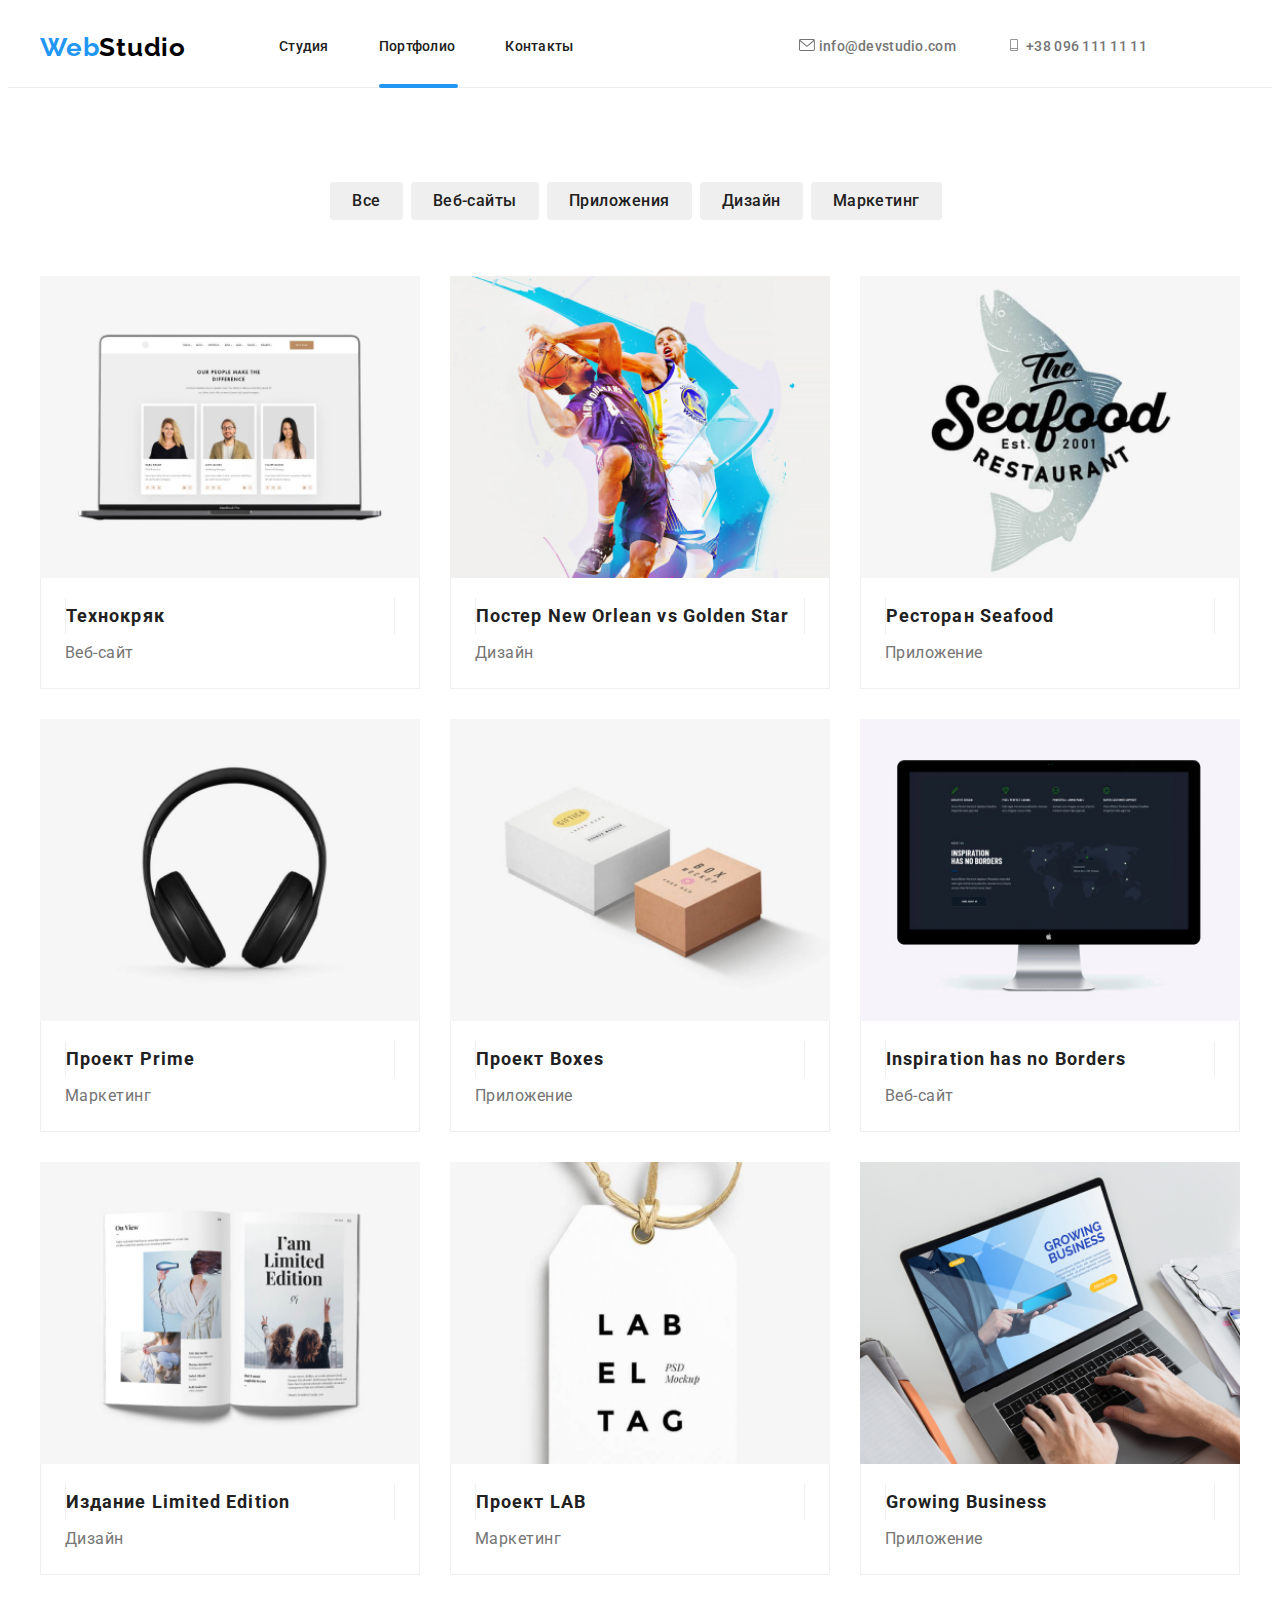
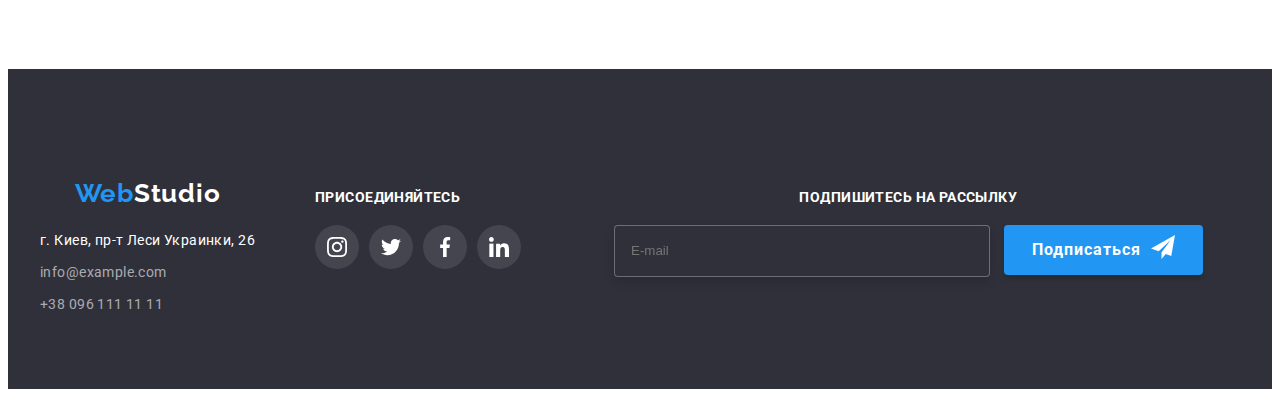
==== commit d4bf2058: "зщкеащдшщ ьштщк срфтпуі" ====
--- a/portfolio.html
+++ b/portfolio.html
@@ -37,12 +37,12 @@
         <nav class="nav">
           <ul class="menu-list">
             <li class="menu-list__item list">
-              <div class="menu-list__text-after">
-                <a class="menu-list__text" href="./index.html">Студия</a>
-              </div>
+              <a class="menu-list__text" href="./index.html">Студия</a>
             </li>
             <li class="menu-list__item list">
-              <a class="menu-list__text" href="./portfolio.html">Портфолио</a>
+              <div class="menu-list__portfolio-after">
+                <a class="menu-list__text" href="./portfolio.html">Портфолио</a>
+              </div>
             </li>
             <li class="menu-list__item list">
               <a class="menu-list__text" href="">Контакты</a>
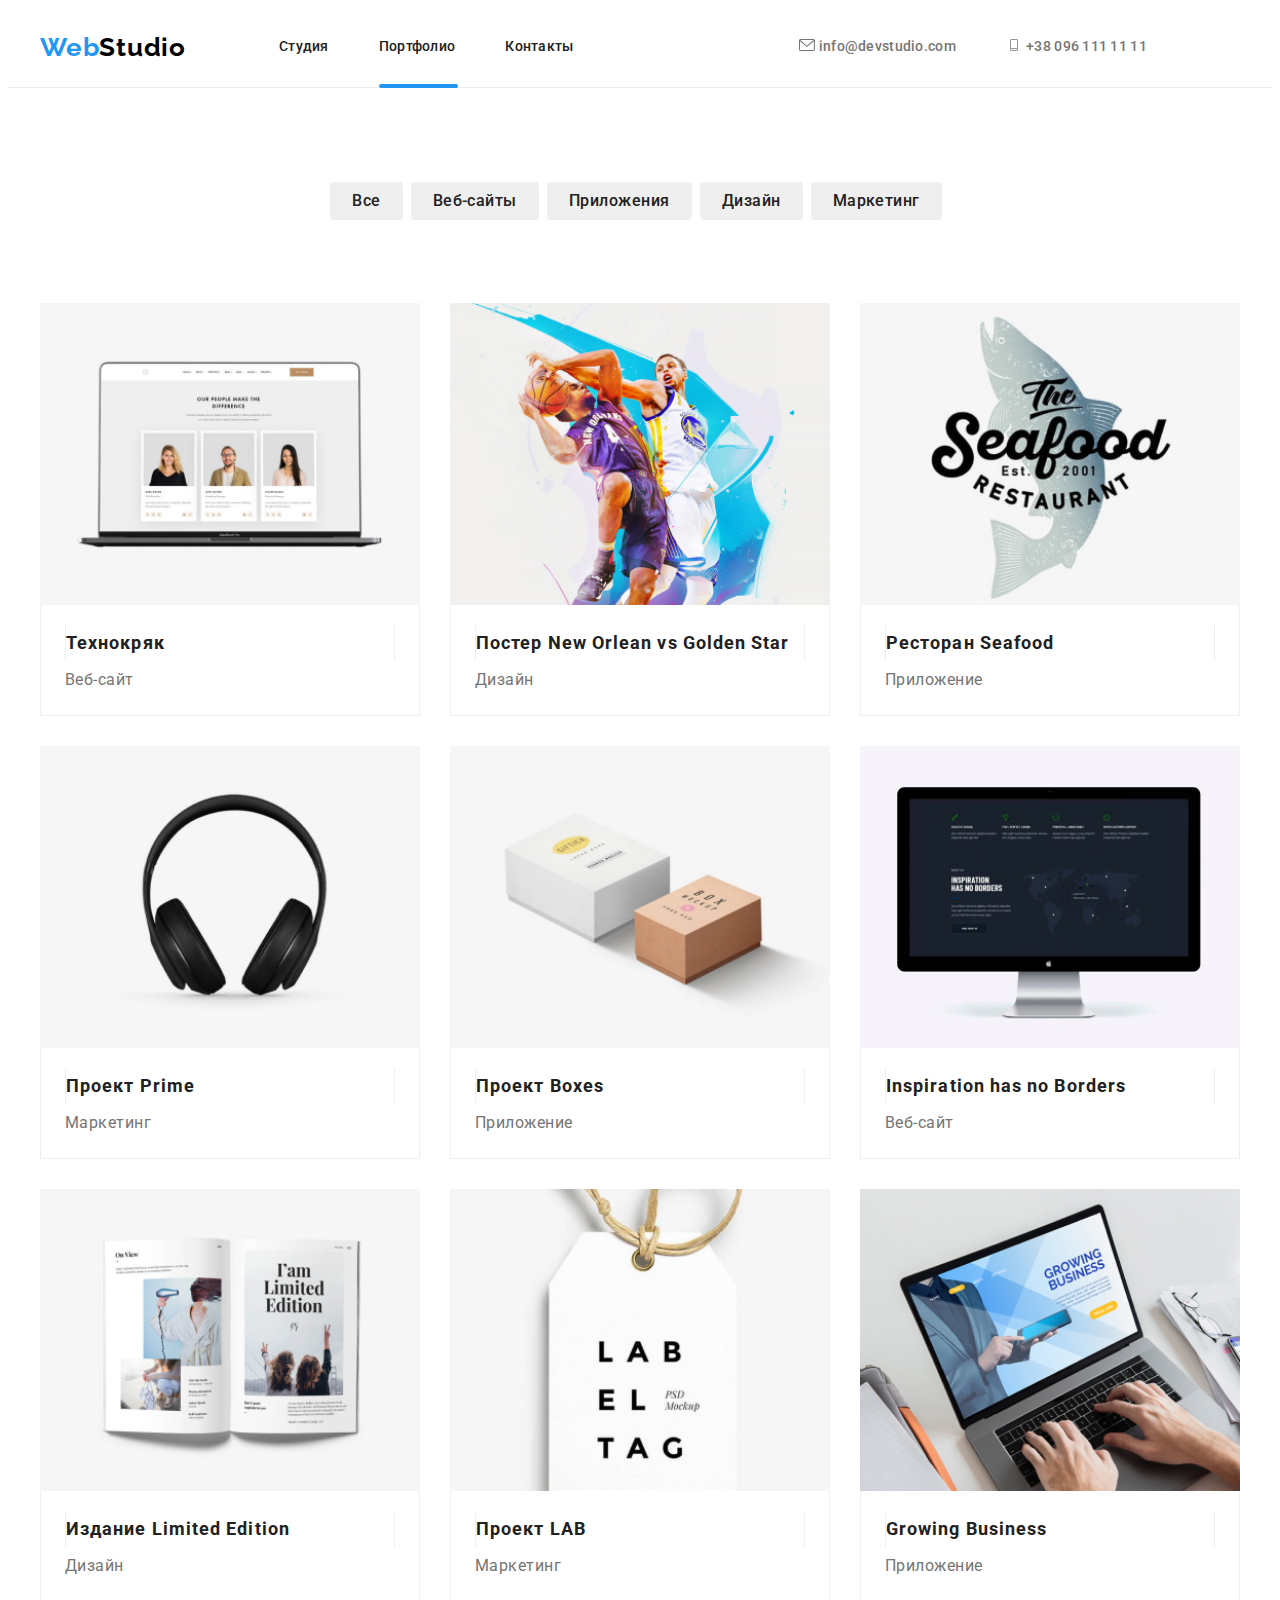
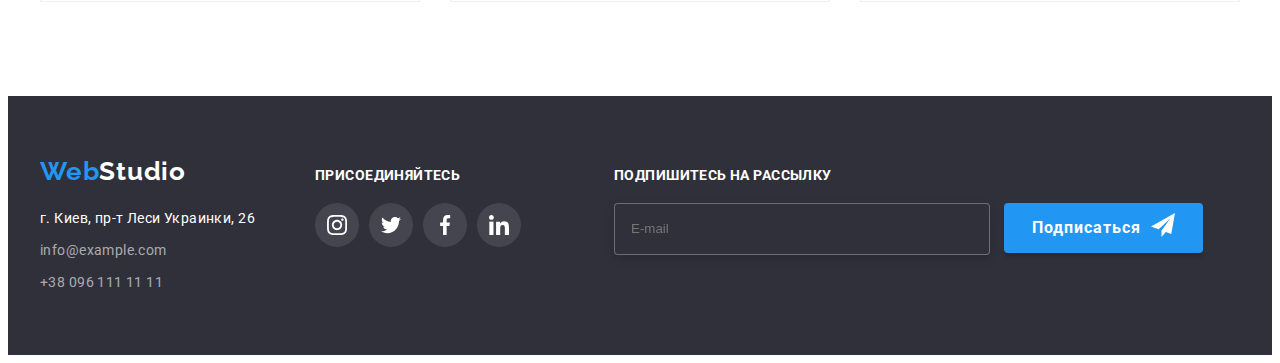
==== commit 341e41b4: "chg added" ====
--- a/portfolio.html
+++ b/portfolio.html
@@ -247,7 +247,10 @@
                     media="(min-width:768px)"
                   />
                   <source
-                    srcset="./images/seafood-mob.jpg 1x, ./seafood-mob2.jpg 2x"
+                    srcset="
+                      ./images/seafood-mob.jpg  1x,
+                      ./images/seafood-mob2.jpg 2x
+                    "
                     media="(min-width:480px)"
                   />
                   <img
@@ -287,8 +290,8 @@
                   />
                   <source
                     srcset="
-                      ./images/headphones-mob.jpg 1x,
-                      ./headphones-mob2.jpg       2x
+                      ./images/headphones-mob.jpg  1x,
+                      ./images/headphones-mob2.jpg 2x
                     "
                     media="(min-width:480px)"
                   />
@@ -325,7 +328,10 @@
                     media="(min-width:768px)"
                   />
                   <source
-                    srcset="./images/boxes-mob.jpg 1x, ./boxes-mob2.jpg 2x"
+                    srcset="
+                      ./images/boxes-mob.jpg  1x,
+                      ./images/boxes-mob2.jpg 2x
+                    "
                     media="(min-width:480px)"
                   />
                   <img
@@ -358,7 +364,7 @@
                     media="(min-width:768px)"
                   />
                   <source
-                    srcset="./images/imac-mob.jpg 1x, ./imac-mob2.jpg 2x"
+                    srcset="./images/imac-mob.jpg 1x, ./images/imac-mob2.jpg 2x"
                     media="(min-width:480px)"
                   />
                   <img
@@ -399,7 +405,10 @@
                     media="(min-width:768px)"
                   />
                   <source
-                    srcset="./images/glossy-mob.jpg 1x, ./glossy-mob2.jpg 2x"
+                    srcset="
+                      ./images/glossy-mob.jpg  1x,
+                      ./images/glossy-mob2.jpg 2x
+                    "
                     media="(min-width:480px)"
                   />
                   <img
@@ -435,7 +444,10 @@
                     media="(min-width:768px)"
                   />
                   <source
-                    srcset="./images/lbltg-mob.jpg 1x, ./lbltg-mob2.jpg 2x"
+                    srcset="
+                      ./images/lbltg-mob.jpg  1x,
+                      ./images/lbltg-mob2.jpg 2x
+                    "
                     media="(min-width:480px)"
                   />
                   <img class="team__img" src="./images/lbltg.jpg" alt="бирка" />
@@ -467,7 +479,10 @@
                     media="(min-width:768px)"
                   />
                   <source
-                    srcset="./images/hands-mob.jpg 1x, ./hands-mob2.jpg 2x"
+                    srcset="
+                      ./images/hands-mob.jpg   1x,
+                      ./images/hands-mob-2.jpg 2x
+                    "
                     media="(min-width:480px)"
                   />
                   <img
--- a/css/main.css
+++ b/css/main.css
@@ -184,6 +184,11 @@
   border-radius: 2px;
   top: 29px;
   position: relative;
+}
+@media screen and (min-width: 768px) and (max-width: 1199px) {
+  .menu-list__portfolio-after::after {
+    top: 35px;
+  }
 }
 .menu-list__text-after::after {
   content: "";
@@ -384,26 +389,30 @@
 }
 @media screen and (min-width: 1200px) {
   .features {
-    padding-bottom: var(--padding-often);
     padding-top: var(--padding-often);
+    padding-bottom: 0px;
   }
 }
 .features__items {
-  margin-right: 30px;
+  margin-right: 0px;
   margin-bottom: 30px;
-}
-@media screen and (max-width: 767px) {
+  display: flex;
+  flex-direction: column;
+  align-items: center;
+}
+@media screen and (min-width: 768px) and (max-width: 1199px) {
   .features__items {
     display: flex;
     flex-direction: column;
-    align-items: center;
-  }
-}
-@media screen and (min-width: 768px) and (max-width: 1199px) {
+    flex-basis: calc((100% - 30px) / 2);
+    align-items: start;
+    margin-bottom: 0px;
+  }
+}
+@media screen and (min-width: 1200px) {
   .features__items {
-    display: flex;
-    flex-direction: column;
-    width: calc(50% - 30px);
+    flex-basis: calc((100% - 90px) / 4);
+    align-items: start;
   }
 }
 .features__card {
@@ -421,6 +430,11 @@
   border-radius: 4px;
   background-color: #f5f4fa;
 }
+@media screen and (min-width: 768px) and (max-width: 1199px) {
+  .features__icon {
+    width: 100%;
+  }
+}
 @media screen and (min-width: 1200px) {
   .features__icon {
     display: flex;
@@ -429,9 +443,6 @@
     padding: 25px 100px;
   }
 }
-.features__items:nth-child(even) {
-  margin-right: 0px;
-}
 .features__header {
   font-weight: 700;
   font-size: 14px;
@@ -441,6 +452,11 @@
   color: #212121;
   margin-bottom: 10px;
 }
+@media screen and (min-width: 768px) and (max-width: 1199px) {
+  .features__header {
+    align-content: flex-start;
+  }
+}
 .features__text {
   font-weight: 400;
   font-size: 14px;
@@ -460,12 +476,14 @@
   .features__list {
     display: flex;
     flex-wrap: wrap;
-    margin-right: -30px;
+    gap: 30px;
+    margin-bottom: 0px;
   }
 }
 @media screen and (min-width: 1200px) {
   .features__list {
     display: flex;
+    gap: 30px;
   }
 }
 
@@ -495,7 +513,6 @@
 @media screen and (min-width: 1200px) {
   .section-can-do {
     display: block;
-    padding-bottom: var(--padding-often);
     padding-top: var(--padding-often);
   }
 }
@@ -551,24 +568,32 @@
 }
 @media screen and (min-width: 1200px) {
   .team__header {
+    font-size: 36px;
     margin-bottom: 50px;
   }
+}
+.team__list {
+  margin-bottom: -30px;
 }
 @media screen and (min-width: 480px) and (max-width: 767) {
   .team__list {
     width: 100%;
+    margin-bottom: -30px;
   }
 }
 @media screen and (min-width: 768px) and (max-width: 1199px) {
   .team__list {
     display: flex;
     flex-wrap: wrap;
-    margin-right: -30px;
+    margin-bottom: -30px;
   }
 }
 @media screen and (min-width: 1200px) {
   .team__list {
     display: flex;
+    gap: 0px;
+    margin-bottom: -30px;
+    background-position: 0px;
   }
 }
 .team__item {
@@ -586,7 +611,7 @@
 }
 @media screen and (min-width: 768px) and (max-width: 1199px) {
   .team__item {
-    width: calc(50% - 30px);
+    flex-basis: calc((100% - 30px) / 2);
     margin-right: 30px;
     margin-bottom: 30px;
   }
@@ -598,6 +623,11 @@
 }
 @media screen and (min-width: 1200px) {
   .team__item:last-child {
+    margin-right: 0px;
+  }
+}
+@media screen and (min-width: 768px) and (max-width: 1199px) {
+  .team__item:nth-child(even) {
     margin-right: 0px;
   }
 }
@@ -697,6 +727,7 @@
   justify-content: center;
   align-items: center;
   margin-left: -30px;
+  margin-bottom: -30px;
 }
 @media screen and (max-width: 767px) {
   .clients__list {
@@ -713,6 +744,7 @@
 @media screen and (min-width: 1200px) {
   .clients__list {
     max-width: 1200px;
+    margin-bottom: 0px;
   }
 }
 
@@ -767,11 +799,6 @@
   color: var(--whiteone);
 }
 
-.footer {
-  background: #2f303a;
-  padding-top: 60px;
-}
-
 .footer-map {
   font-weight: 400;
   font-size: 14px;
@@ -796,7 +823,7 @@
 }
 @media screen and (min-width: 768px) and (max-width: 1199px) {
   .footer-item {
-    text-align: start;
+    text-align: center;
   }
 }
 @media screen and (min-width: 1200px) {
@@ -817,8 +844,15 @@
 }
 
 .footer {
+  background: #2f303a;
+  padding-top: 60px;
   text-align: center;
   padding-bottom: 60px;
+}
+@media screen and (min-width: 1200px) {
+  .footer {
+    text-align: start;
+  }
 }
 
 .footer-header {
@@ -836,12 +870,13 @@
 }
 @media screen and (min-width: 768px) and (max-width: 1199px) {
   .footer-header {
-    text-align: start;
+    margin-top: 0;
   }
 }
 @media screen and (min-width: 1200px) {
   .footer-header {
     text-align: start;
+    margin-top: 0;
   }
 }
 
@@ -888,7 +923,7 @@
 }
 @media screen and (min-width: 768px) and (max-width: 1199px) {
   .right-side {
-    margin-left: 60px;
+    margin-left: 165px;
   }
 }
 @media screen and (min-width: 1200px) {
@@ -901,6 +936,11 @@
   display: flex;
   justify-content: center;
   margin-bottom: 60px;
+}
+@media screen and (min-width: 1200px) {
+  .footer-soc-list {
+    margin-bottom: 40px;
+  }
 }
 
 .footer-soc-item:last-child {
@@ -1071,9 +1111,9 @@
   .footer-send-header {
     display: flex;
     justify-content: center;
-  }
-}
-
+    margin-top: 60px;
+  }
+}
 .portfolio-header {
   display: none;
 }
@@ -1100,7 +1140,6 @@
   border: var(--whiteone);
   border-radius: 4px;
   padding: 6px 22px;
-  margin-bottom: 21px;
   transition-property: border, fill, box-shadow;
   transition-duration: 250ms;
   transition-timing-function: cubic-bezier(0.4, 0, 0.2, 1);
@@ -1110,7 +1149,7 @@
     margin-bottom: 0;
   }
 }
-@media screen and (min-width: 1200px) {
+@media screen and (min-width: 768px) and (max-width: 1199px) and (min-width: 1200px) {
   .portfolio-rubrication-button {
     margin-bottom: 0;
   }
@@ -1124,6 +1163,11 @@
 
 .portfolio-rubrication-item {
   margin-right: 8px;
+  margin-bottom: 27px;
+}
+
+.portfolio-rubrication-item:nth-last-child(-n+2) {
+  margin-bottom: 0;
 }
 
 .portfolio-rubrication-button:focus {
@@ -1136,7 +1180,6 @@
   display: flex;
   flex-direction: row;
   flex-wrap: wrap;
-  margin-bottom: 46px;
 }
 @media screen and (min-width: 768px) and (max-width: 1199px) {
   .portfolio-rubrication-list {
@@ -1195,13 +1238,26 @@
 .portfolio-projects-list {
   display: flex;
   flex-wrap: wrap;
-  margin-left: -30px;
+  padding-top: 46px;
+}
+@media screen and (min-width: 768px) and (max-width: 1199px) {
+  .portfolio-projects-list {
+    margin-left: -30px;
+    padding-top: 0px;
+  }
+}
+@media screen and (min-width: 1200px) {
+  .portfolio-projects-list {
+    margin-left: -30px;
+    padding-top: 0px;
+    margin-bottom: -30px;
+  }
 }
 
 .portfolio-projects-item {
   display: flex;
   flex-direction: column;
-  margin: 0 auto;
+  width: 100%;
 }
 @media screen and (min-width: 768px) and (max-width: 1199px) {
   .portfolio-projects-item {
@@ -1215,6 +1271,9 @@
     width: calc(33.3333333333% - 30px);
     margin-left: 30px;
     margin-bottom: 30px;
+  }
+  .portfolio-projects-item .portfolio-projects-item:nth-last-child(-n+3) {
+    margin-bottom: 0;
   }
 }
 
@@ -1231,10 +1290,6 @@
   border-bottom: 1px solid #f0efef;
   border-left: 1px solid #f0efef;
   border-right: 1px solid #f0efef;
-}
-
-.portfolio-projects-item:nth-last-child(-n+3) {
-  margin-bottom: 0;
 }
 
 .portfolio-projects-item:hover .project-top-text {
@@ -1581,7 +1636,16 @@
   transition: opacity 800ms, visibility 800ms, transform 10ms;
 }
 .mob__menu .container {
-  display: block;
+  display: flex;
+  overflow-y: auto;
+  flex-direction: column;
+  height: 100%;
+  justify-content: space-between;
+  align-items: flex-start;
+}
+
+.top_menu {
+  width: 100%;
 }
 
 .mob__button {
@@ -1597,10 +1661,6 @@
 .mob__button:focus {
   fill: var(--blueone);
   outline: none;
-}
-
-.mob__list {
-  margin-bottom: 302px;
 }
 
 .mob__list-item:not(:last-child) {
